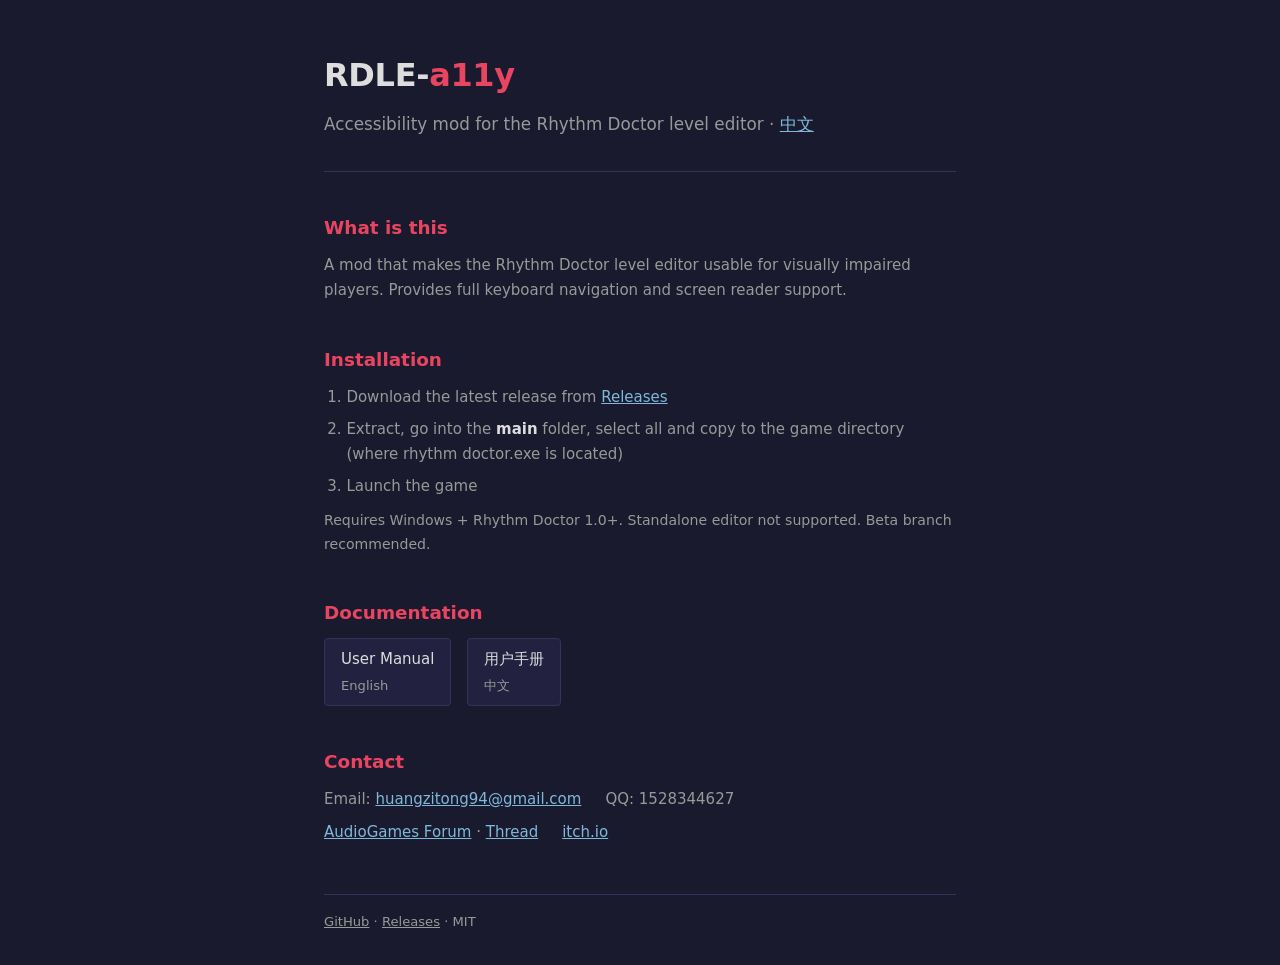
==== site/index.html @ 5e8bcc7c "增加github pages着陆页" ====
<!DOCTYPE html>
<html lang="en">
<head>
  <meta charset="UTF-8">
  <meta name="viewport" content="width=device-width, initial-scale=1.0">
  <title>RDLE-a11y</title>
  <link rel="stylesheet" href="style.css">
</head>
<body>
  <div class="wrap">
    <header>
      <h1>RDLE-<span>a11y</span></h1>
      <p>Accessibility mod for the Rhythm Doctor level editor · <a href="index-cn.html">中文</a></p>
    </header>

    <section>
      <h2>What is this</h2>
      <p>
        A mod that makes the Rhythm Doctor level editor usable for visually impaired players. Provides full keyboard navigation and screen reader support.
      </p>
    </section>

    <section>
      <h2>Installation</h2>
      <ol class="install">
        <li>Download the latest release from <a href="https://github.com/white-rice94/rhythm-doctor-level-editor-accessibility-mod/releases" target="_blank" rel="noopener">Releases</a></li>
        <li>Extract, go into the <strong>main</strong> folder, select all and copy to the game directory (where rhythm doctor.exe is located)</li>
        <li>Launch the game</li>
      </ol>
      <p class="req">Requires Windows + Rhythm Doctor 1.0+. Standalone editor not supported. Beta branch recommended.</p>
    </section>

    <section class="docs">
      <h2>Documentation</h2>
      <ul>
        <li><a href="docs/manual-en.html">User Manual<small>English</small></a></li>
        <li><a href="docs/manual-cn.html">用户手册<small>中文</small></a></li>
      </ul>
    </section>

    <section class="contact">
      <h2>Contact</h2>
      <ul>
        <li>Email: <a href="mailto:huangzitong94@gmail.com">huangzitong94@gmail.com</a></li>
        <li>QQ: 1528344627</li>
        <li><a href="https://forum.audiogames.net/user/281316/" target="_blank" rel="noopener">AudioGames Forum</a> · <a href="https://forum.audiogames.net/post/954352/#p954352" target="_blank" rel="noopener">Thread</a></li>
        <li><a href="https://white-rice94.itch.io/rdle-access" target="_blank" rel="noopener">itch.io</a></li>
      </ul>
    </section>

    <footer>
      <a href="https://github.com/white-rice94/rhythm-doctor-level-editor-accessibility-mod" target="_blank" rel="noopener">GitHub</a> ·
      <a href="https://github.com/white-rice94/rhythm-doctor-level-editor-accessibility-mod/releases" target="_blank" rel="noopener">Releases</a> ·
      MIT
    </footer>
  </div>
</body>
</html>
---- site/style.css ----
/* RDLE-a11y */

:root {
  --bg: #1a1a2e;
  --surface: #222240;
  --border: #33335a;
  --text: #ddd;
  --text-dim: #999;
  --accent: #e94560;
  --accent-soft: #c23152;
  --link: #7eb8da;
  --max-w: 680px;
}

* { margin: 0; padding: 0; box-sizing: border-box; }

body {
  font-family: 'Segoe UI', system-ui, sans-serif;
  font-size: 15px;
  line-height: 1.7;
  color: var(--text);
  background: var(--bg);
}

a { color: var(--link); }
a:hover { text-decoration: underline; }

.wrap {
  max-width: var(--max-w);
  margin: 0 auto;
  padding: 3rem 1.5rem 2rem;
}

/* ---- header ---- */
header {
  margin-bottom: 2.5rem;
  padding-bottom: 2rem;
  border-bottom: 1px solid var(--border);
}

header h1 {
  font-size: 2rem;
  font-weight: 700;
  letter-spacing: -0.01em;
}

header h1 span {
  color: var(--accent);
}

header p {
  margin-top: 0.5rem;
  color: var(--text-dim);
  font-size: 1.05rem;
}

/* ---- sections ---- */
section { margin-bottom: 2.5rem; }

section h2 {
  font-size: 1.15rem;
  font-weight: 600;
  margin-bottom: 0.6rem;
  color: var(--accent);
}

section p {
  color: var(--text-dim);
  margin-bottom: 0.75rem;
}

section p:last-child { margin-bottom: 0; }

/* ---- install ---- */
ol.install {
  padding-left: 1.4rem;
  color: var(--text-dim);
}

ol.install li {
  margin-bottom: 0.4rem;
}

ol.install li strong {
  color: var(--text);
}

.req {
  font-size: 0.88rem;
  color: var(--text-dim);
  margin-top: 0.6rem;
}

/* ---- docs ---- */
.docs ul {
  list-style: none;
  display: flex;
  gap: 1rem;
  flex-wrap: wrap;
}

.docs li a {
  display: inline-block;
  padding: 0.5rem 1rem;
  background: var(--surface);
  border: 1px solid var(--border);
  border-radius: 4px;
  color: var(--text);
  text-decoration: none;
}

.docs li a:hover {
  border-color: var(--accent);
  text-decoration: none;
}

.docs li a small {
  display: block;
  color: var(--text-dim);
  font-size: 0.82rem;
  margin-top: 0.15rem;
}

/* ---- contact ---- */
.contact ul {
  list-style: none;
  display: flex;
  flex-wrap: wrap;
  gap: 0.5rem 1.5rem;
  color: var(--text-dim);
}

.contact li a {
  color: var(--link);
}

/* ---- footer ---- */
footer {
  margin-top: 3rem;
  padding-top: 1rem;
  border-top: 1px solid var(--border);
  font-size: 0.82rem;
  color: var(--text-dim);
}

footer a { color: var(--text-dim); }
footer a:hover { color: var(--link); }

/* ---- mobile ---- */
@media (max-width: 600px) {
  .wrap { padding: 2rem 1rem 1.5rem; }
  header h1 { font-size: 1.5rem; }
  .docs ul { flex-direction: column; }
}
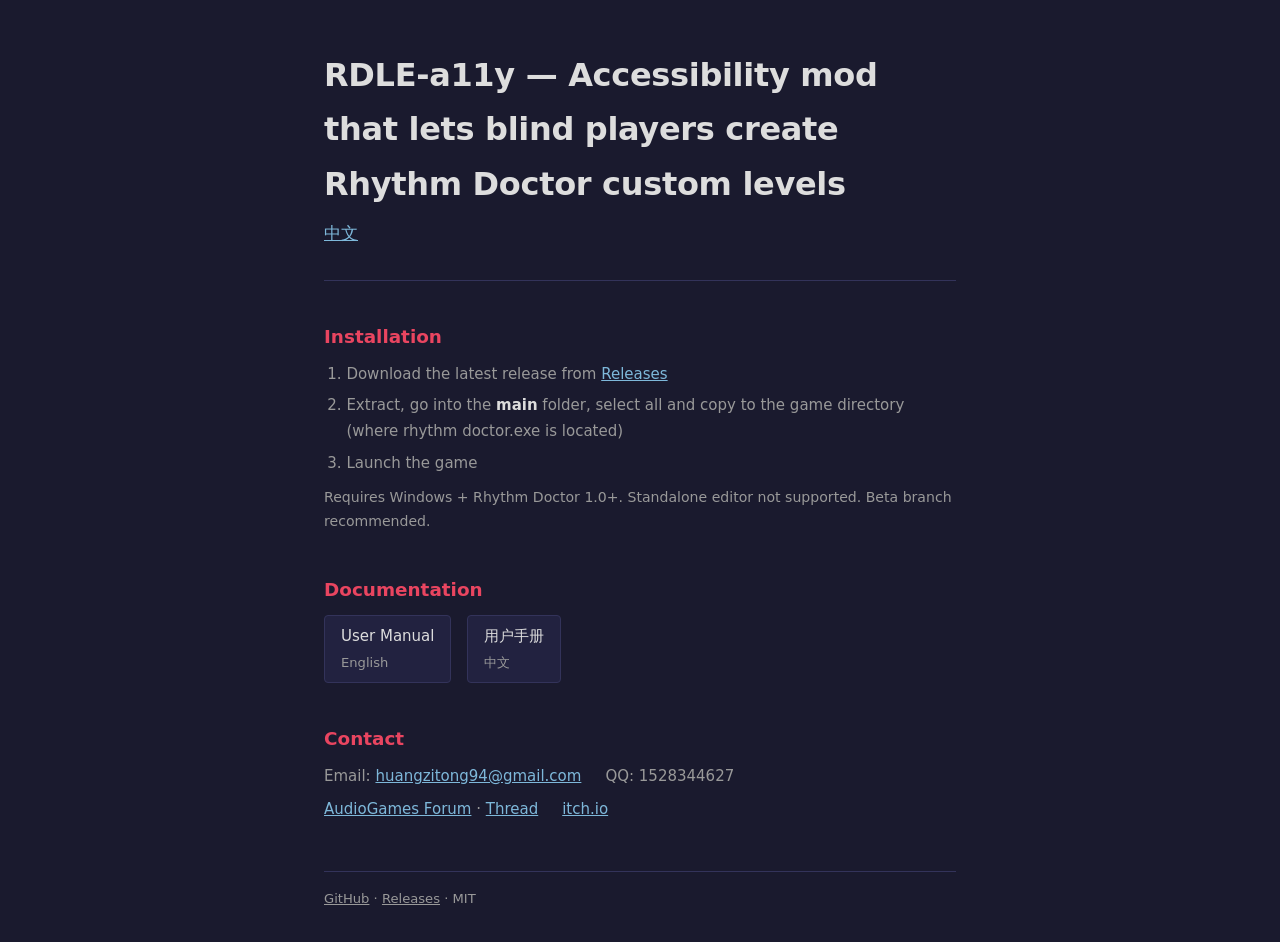
==== commit 8003e79e: "调整pages标题" ====
--- a/site/index.html
+++ b/site/index.html
@@ -3,22 +3,15 @@
 <head>
   <meta charset="UTF-8">
   <meta name="viewport" content="width=device-width, initial-scale=1.0">
-  <title>RDLE-a11y</title>
+  <title>RDLE-a11y — Accessibility mod that lets blind players create Rhythm Doctor custom levels</title>
   <link rel="stylesheet" href="style.css">
 </head>
 <body>
   <div class="wrap">
     <header>
-      <h1>RDLE-<span>a11y</span></h1>
-      <p>Accessibility mod for the Rhythm Doctor level editor · <a href="index-cn.html">中文</a></p>
+      <h1>RDLE-a11y — Accessibility mod that lets blind players create Rhythm Doctor custom levels</h1>
+      <p><a href="index-cn.html">中文</a></p>
     </header>
-
-    <section>
-      <h2>What is this</h2>
-      <p>
-        A mod that makes the Rhythm Doctor level editor usable for visually impaired players. Provides full keyboard navigation and screen reader support.
-      </p>
-    </section>
 
     <section>
       <h2>Installation</h2>
